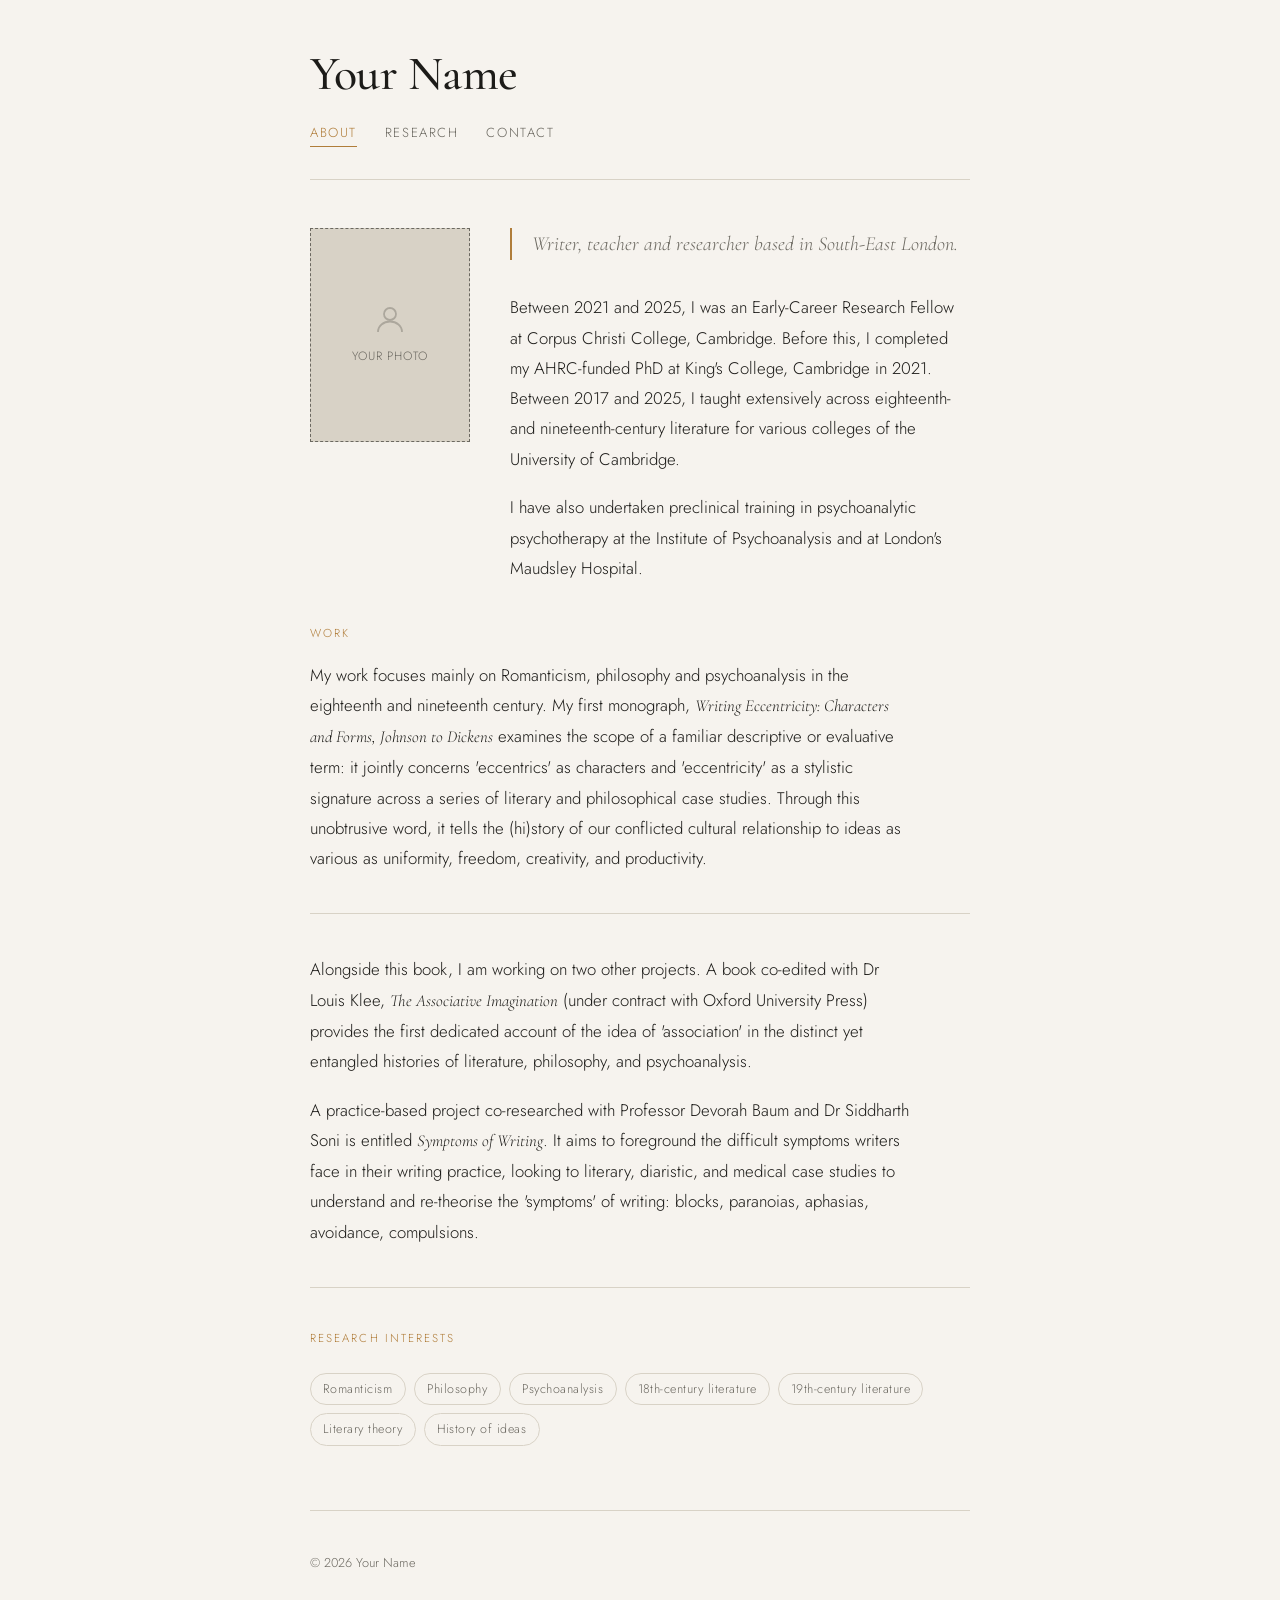
==== about.html @ 5cacd825 "Rename index.html to about.html" ====
<!DOCTYPE html>
<html lang="en">
<head>
  <meta charset="UTF-8" />
  <meta name="viewport" content="width=device-width, initial-scale=1.0" />

  <!-- ═══════════════════════════════════════════════════════
       ✏️  SEO: Edit the title and description below.
       The description is what appears in Google search results.
       ═══════════════════════════════════════════════════════ -->
  <title>Your Name — Writer & Researcher</title>
  <meta name="description" content="Writer, teacher and researcher based in South-East London. Working on Romanticism, philosophy and psychoanalysis." />

  <!-- Fonts: Cormorant Garamond (headings) + Jost (body).
       To try different fonts, visit fonts.google.com, pick a pair,
       and replace the link href AND the font names in style.css -->
  <link rel="preconnect" href="https://fonts.googleapis.com" />
  <link rel="preconnect" href="https://fonts.gstatic.com" crossorigin />
  <link href="https://fonts.googleapis.com/css2?family=Cormorant+Garamond:ital,wght@0,400;0,500;1,400&family=Jost:wght@300;400;500&display=swap" rel="stylesheet" />

  <link rel="stylesheet" href="style.css" />

  <!-- ── About-page-only styles ──────────────────────────── -->
  <style>
    /* Photo + bio layout */
    .about-grid {
      display: grid;
      grid-template-columns: 160px 1fr;
      gap: 2.5rem;
      align-items: start;
      margin-bottom: 2.5rem;
    }

    /* ═══════════════════════════════════════════════════════
       PHOTO
       ─────────────────────────────────────────────────────
       ✏️  TO ADD YOUR REAL PHOTO:
         1. Save your photo in the same folder as this file.
         2. Name it  photo.jpg  (or .png — just match the
            extension in the src="" attribute below).
         3. Delete the placeholder <div> and uncomment the
            <img> tag. Done!
       ═══════════════════════════════════════════════════════ */
    .photo-wrap {
      width: 160px;
      aspect-ratio: 3 / 4;
    }

    /* Placeholder shown until you add a real photo */
    .photo-placeholder {
      width: 100%;
      height: 100%;
      background: var(--light);
      display: flex;
      flex-direction: column;
      align-items: center;
      justify-content: center;
      gap: 0.5rem;
      color: var(--mid);
      font-size: 0.75rem;
      letter-spacing: 0.08em;
      text-transform: uppercase;
      border: 1px dashed var(--mid);
    }

    .photo-placeholder svg { opacity: 0.4; }

    /* Real photo styling (uncomment <img> below to use) */
    .photo-real {
      width: 100%;
      height: 100%;
      object-fit: cover;
      object-position: center top;
      display: block;
    }

    /* Italic intro pull-quote */
    .intro-quote {
      font-family: var(--serif);
      font-size: 1.25rem;
      font-style: italic;
      line-height: 1.6;
      color: var(--mid);
      border-left: 2px solid var(--accent);
      padding-left: 1.25rem;
      margin-bottom: 2rem;
      max-width: 52ch;
    }

    /* Keywords / interest tags */
    .tags {
      display: flex;
      flex-wrap: wrap;
      gap: 0.5rem;
      margin-top: 1.5rem;
    }

    .tag {
      font-size: 0.78rem;
      padding: 0.25rem 0.75rem;
      border: 1px solid var(--light);
      border-radius: 2rem;
      color: var(--mid);
      letter-spacing: 0.04em;
    }

    @media (max-width: 520px) {
      .about-grid {
        grid-template-columns: 1fr;
      }
      .photo-wrap {
        width: 120px;
        aspect-ratio: 1;
      }
    }
  </style>
</head>
<body>
<div class="page">

  <!-- ══ SITE HEADER — same on every page ═══════════════════ -->
  <header class="site-header">
    <!-- ✏️  CHANGE: Replace with your name -->
    <a class="site-name" href="about.html">Your Name</a>
    <nav>
      <a href="about.html"   class="active">About</a>
      <a href="research.html">Research</a>
      <a href="contact.html">Contact</a>
    </nav>
  </header>
  <!-- ════════════════════════════════════════════════════════ -->


  <main>

    <!-- ── PHOTO + INTRO BIO ──────────────────────────────── -->
    <div class="about-grid">

      <div class="photo-wrap">

        <!-- ✏️  PLACEHOLDER — delete this <div> when you have a real photo -->
        <div class="photo-placeholder">
          <svg width="36" height="36" viewBox="0 0 24 24" fill="none" stroke="currentColor" stroke-width="1.2">
            <circle cx="12" cy="8" r="4"/>
            <path d="M4 20c0-4 3.6-7 8-7s8 3 8 7"/>
          </svg>
          Your photo
        </div>

        <!-- ✏️  REAL PHOTO — uncomment these lines when ready:
        <img
          class="photo-real"
          src="photo.jpg"
          alt="Portrait of Your Name"
        />
        -->

      </div>

      <div>
        <!-- ✏️  CHANGE: Edit this one-line description of yourself -->
        <p class="intro-quote">
          Writer, teacher and researcher based in South-East London.
        </p>

        <!-- ✏️  CHANGE: Edit your bio paragraphs here.
             Use <em>Title</em> for italicised book/journal titles.
             Use <a href="URL">linked text</a> to add hyperlinks. -->
        <p>
          Between 2021 and 2025, I was an Early-Career Research Fellow at
          Corpus Christi College, Cambridge. Before this, I completed my
          AHRC-funded PhD at King's College, Cambridge in 2021. Between 2017
          and 2025, I taught extensively across eighteenth- and
          nineteenth-century literature for various colleges of the University
          of Cambridge.
        </p>
        <p>
          I have also undertaken preclinical training in psychoanalytic
          psychotherapy at the Institute of Psychoanalysis and at London's
          Maudsley Hospital.
        </p>
      </div>
    </div>

    <!-- ── EXTENDED BIO ────────────────────────────────────── -->
    <span class="label">Work</span>

    <!-- ✏️  CHANGE: Edit this paragraph about your main book / project -->
    <p>
      My work focuses mainly on Romanticism, philosophy and psychoanalysis in
      the eighteenth and nineteenth century. My first monograph,
      <em>Writing Eccentricity: Characters and Forms, Johnson to Dickens</em>
      examines the scope of a familiar descriptive or evaluative term: it
      jointly concerns 'eccentrics' as characters and 'eccentricity' as a
      stylistic signature across a series of literary and philosophical case
      studies. Through this unobtrusive word, it tells the (hi)story of our
      conflicted cultural relationship to ideas as various as uniformity,
      freedom, creativity, and productivity.
    </p>

    <hr class="divider" />

    <!-- ✏️  CHANGE: Edit this paragraph about your other projects -->
    <p>
      Alongside this book, I am working on two other projects. A book
      co-edited with Dr Louis Klee, <em>The Associative Imagination</em>
      (under contract with Oxford University Press) provides the first
      dedicated account of the idea of 'association' in the distinct yet
      entangled histories of literature, philosophy, and psychoanalysis.
    </p>
    <p>
      A practice-based project co-researched with Professor Devorah Baum and
      Dr Siddharth Soni is entitled <em>Symptoms of Writing</em>. It aims to
      foreground the difficult symptoms writers face in their writing practice,
      looking to literary, diaristic, and medical case studies to understand
      and re-theorise the 'symptoms' of writing: blocks, paranoias, aphasias,
      avoidance, compulsions.
    </p>

    <hr class="divider" />

    <!-- ── RESEARCH INTEREST TAGS ──────────────────────────
         ✏️  CHANGE: Add, remove, or rename these tags to reflect
         your own research interests. Useful for searchability. -->
    <span class="label">Research interests</span>
    <div class="tags">
      <span class="tag">Romanticism</span>
      <span class="tag">Philosophy</span>
      <span class="tag">Psychoanalysis</span>
      <span class="tag">18th-century literature</span>
      <span class="tag">19th-century literature</span>
      <span class="tag">Literary theory</span>
      <span class="tag">History of ideas</span>
    </div>

  </main>

  <!-- ══ FOOTER — same on every page ════════════════════════ -->
  <footer class="site-footer">
    <!-- ✏️  CHANGE: Replace with your name -->
    &copy; <span id="yr"></span> Your Name
  </footer>

</div>
<script>document.getElementById('yr').textContent = new Date().getFullYear();</script>
</body>
</html>
---- style.css ----
/* ═══════════════════════════════════════════════════════════════
   SHARED STYLES  —  used by about.html, research.html, contact.html
   ───────────────────────────────────────────────────────────────
   HOW TO CUSTOMISE:
   • Colours  → edit the variables in :root below
   • Fonts    → replace the Google Fonts link in each HTML file
                and update --serif / --sans here
   • Spacing  → adjust --max (page width) and padding values
   ═══════════════════════════════════════════════════════════════ */

/* ── COLOUR & FONT VARIABLES ──────────────────────────────────
   Change these to restyle the whole site at once.

   Suggested accent swaps:
     Slate blue  →  #4a6080
     Forest      →  #3d5a3e
     Burgundy    →  #6d2b3d
     Warm ochre  →  #b07d3a  (current)
   ─────────────────────────────────────────────────────────── */
:root {
  --ink:     #1c1b18;       /* main text colour                */
  --mid:     #6b6860;       /* secondary / meta text           */
  --light:   #d8d2c6;       /* rule / border colour            */
  --paper:   #f6f3ee;       /* page background                 */
  --accent:  #b07d3a;       /* ✏️  CHANGE: your accent colour  */
  --max:     660px;          /* max content width               */
  --serif:   'Cormorant Garamond', Georgia, serif;
  --sans:    'Jost', system-ui, sans-serif;
}

/* ── RESET ────────────────────────────────────────────────── */
*, *::before, *::after { box-sizing: border-box; margin: 0; padding: 0; }
html { scroll-behavior: smooth; }

body {
  background: var(--paper);
  color: var(--ink);
  font-family: var(--sans);
  font-size: 1rem;
  font-weight: 300;
  line-height: 1.8;
  padding: 0 1.5rem;
}

/* ── PAGE WRAPPER ─────────────────────────────────────────── */
.page {
  max-width: var(--max);
  margin: 0 auto;
}

/* ── SITE HEADER (top of every page) ─────────────────────── */
.site-header {
  padding: 3rem 0 2rem;
  display: flex;
  flex-direction: column;
  gap: 1.25rem;
  border-bottom: 1px solid var(--light);
  margin-bottom: 3rem;
}

.site-name {
  font-family: var(--serif);
  font-size: clamp(2rem, 5.5vw, 3rem);
  font-weight: 500;
  letter-spacing: -0.01em;
  line-height: 1.1;
  text-decoration: none;
  color: var(--ink);
}

.site-name:hover { color: var(--accent); }

/* ── NAVIGATION ───────────────────────────────────────────── */
nav {
  display: flex;
  gap: 1.75rem;
  flex-wrap: wrap;
}

nav a {
  font-size: 0.82rem;
  letter-spacing: 0.12em;
  text-transform: uppercase;
  color: var(--mid);
  text-decoration: none;
  padding-bottom: 2px;
  border-bottom: 1px solid transparent;
  transition: color 0.2s, border-color 0.2s;
}

nav a:hover,
nav a.active {
  color: var(--accent);
  border-color: var(--accent);
}

/* ── PAGE TITLE (h1 on each page) ────────────────────────── */
.page-title {
  font-family: var(--serif);
  font-size: clamp(1.4rem, 3.5vw, 1.8rem);
  font-weight: 400;
  color: var(--mid);
  letter-spacing: 0.04em;
  margin-bottom: 2rem;
}

/* ── BODY TEXT ────────────────────────────────────────────── */
p {
  font-size: 1.05rem;
  margin-bottom: 1.1em;
  max-width: 60ch;
}

p:last-child { margin-bottom: 0; }

em { font-family: var(--serif); font-style: italic; }

a {
  color: var(--ink);
  text-decoration-color: var(--accent);
  text-underline-offset: 3px;
}

a:hover { color: var(--accent); }

/* ── SECTION LABEL (small caps above sections) ───────────── */
.label {
  font-size: 0.72rem;
  letter-spacing: 0.18em;
  text-transform: uppercase;
  color: var(--accent);
  margin-bottom: 1rem;
  display: block;
}

/* ── DIVIDER ──────────────────────────────────────────────── */
.divider {
  border: none;
  border-top: 1px solid var(--light);
  margin: 2.5rem 0;
}

/* ── FOOTER ───────────────────────────────────────────────── */
.site-footer {
  padding: 2.5rem 0;
  margin-top: 4rem;
  border-top: 1px solid var(--light);
  font-size: 0.8rem;
  color: var(--mid);
}

/* ── PAGE FADE-IN ─────────────────────────────────────────── */
@keyframes fadeUp {
  from { opacity: 0; transform: translateY(10px); }
  to   { opacity: 1; transform: translateY(0); }
}

.page { animation: fadeUp 0.5s ease both; }

/* ── MOBILE ───────────────────────────────────────────────── */
@media (max-width: 480px) {
  body { padding: 0 1.1rem; }
  .site-header { padding-top: 2rem; }
}
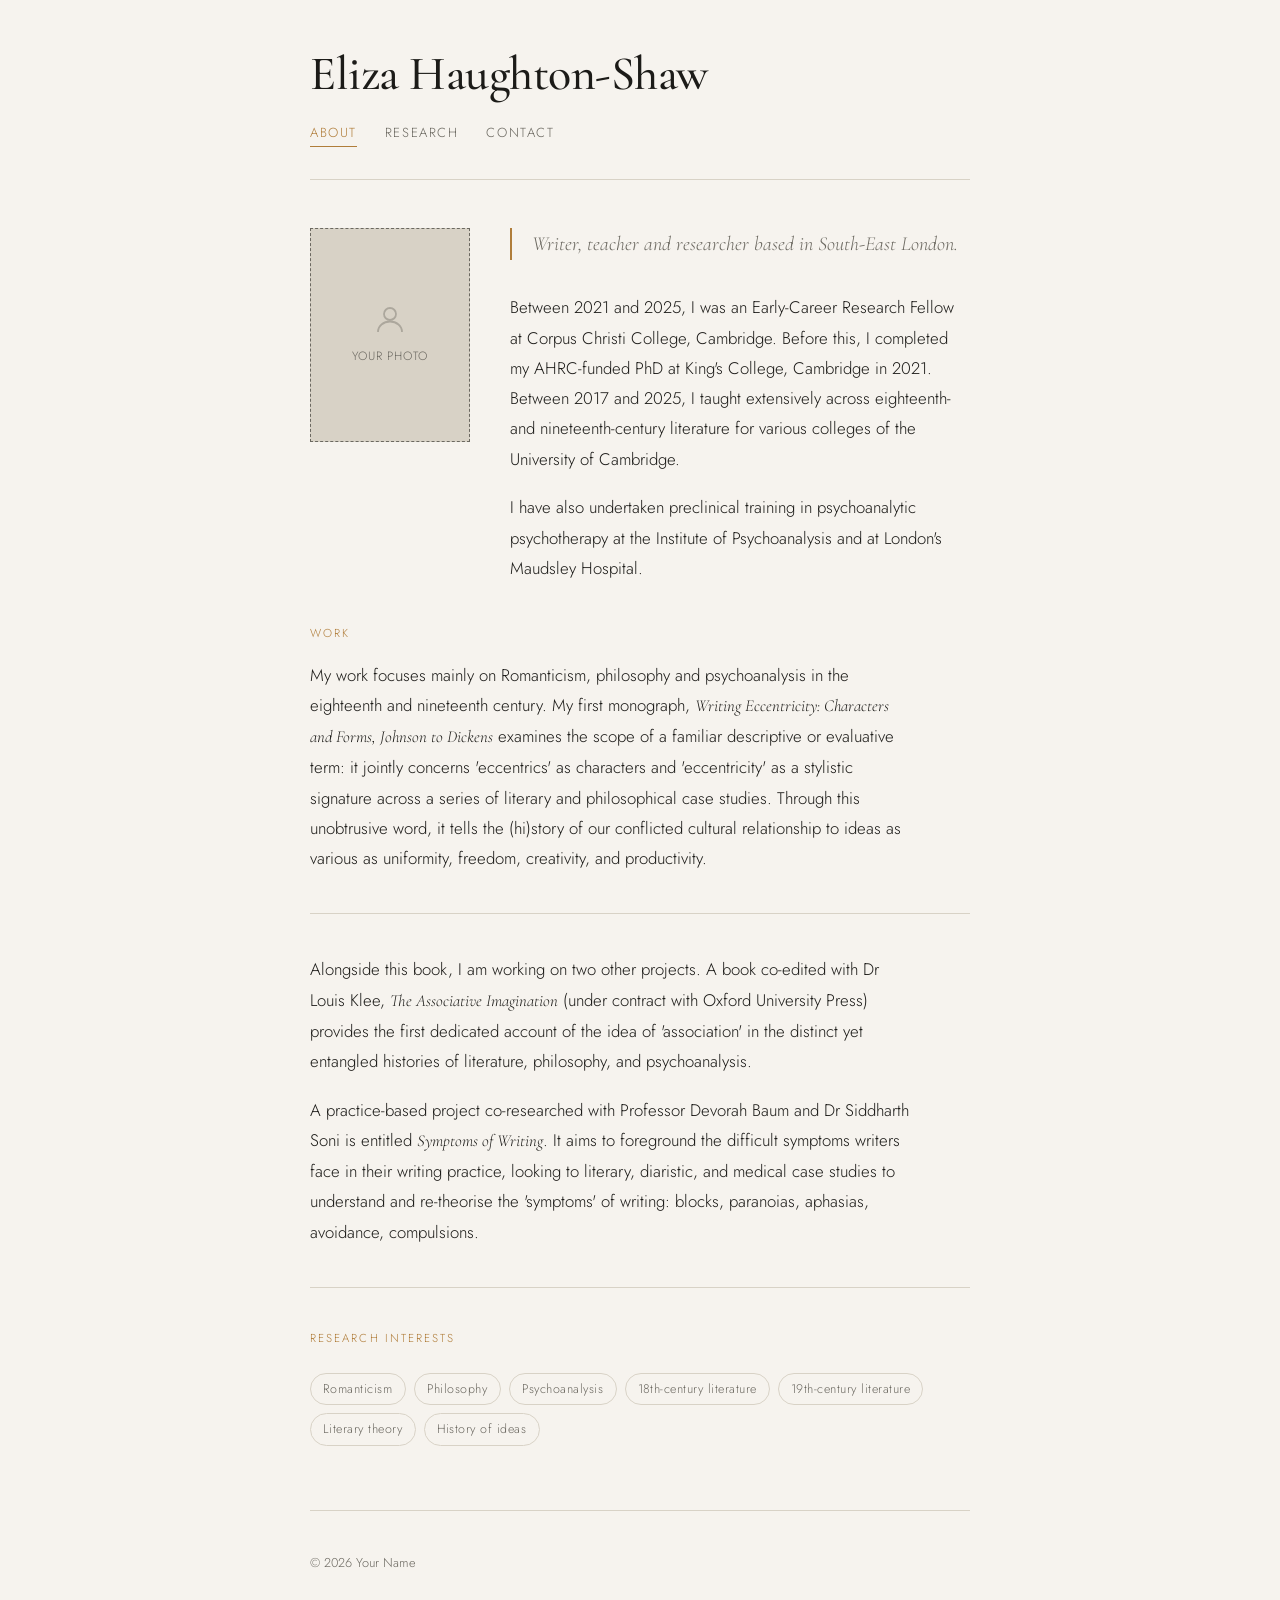
==== commit 8bfa4c51: "Update about.html" ====
--- a/about.html
+++ b/about.html
@@ -8,7 +8,7 @@
        ✏️  SEO: Edit the title and description below.
        The description is what appears in Google search results.
        ═══════════════════════════════════════════════════════ -->
-  <title>Your Name — Writer & Researcher</title>
+  <title>Eliza Haughton-Shaw — Writer & Researcher</title>
   <meta name="description" content="Writer, teacher and researcher based in South-East London. Working on Romanticism, philosophy and psychoanalysis." />
 
   <!-- Fonts: Cormorant Garamond (headings) + Jost (body).
@@ -121,7 +121,7 @@
   <!-- ══ SITE HEADER — same on every page ═══════════════════ -->
   <header class="site-header">
     <!-- ✏️  CHANGE: Replace with your name -->
-    <a class="site-name" href="about.html">Your Name</a>
+    <a class="site-name" href="about.html">Eliza Haughton-Shaw</a>
     <nav>
       <a href="about.html"   class="active">About</a>
       <a href="research.html">Research</a>
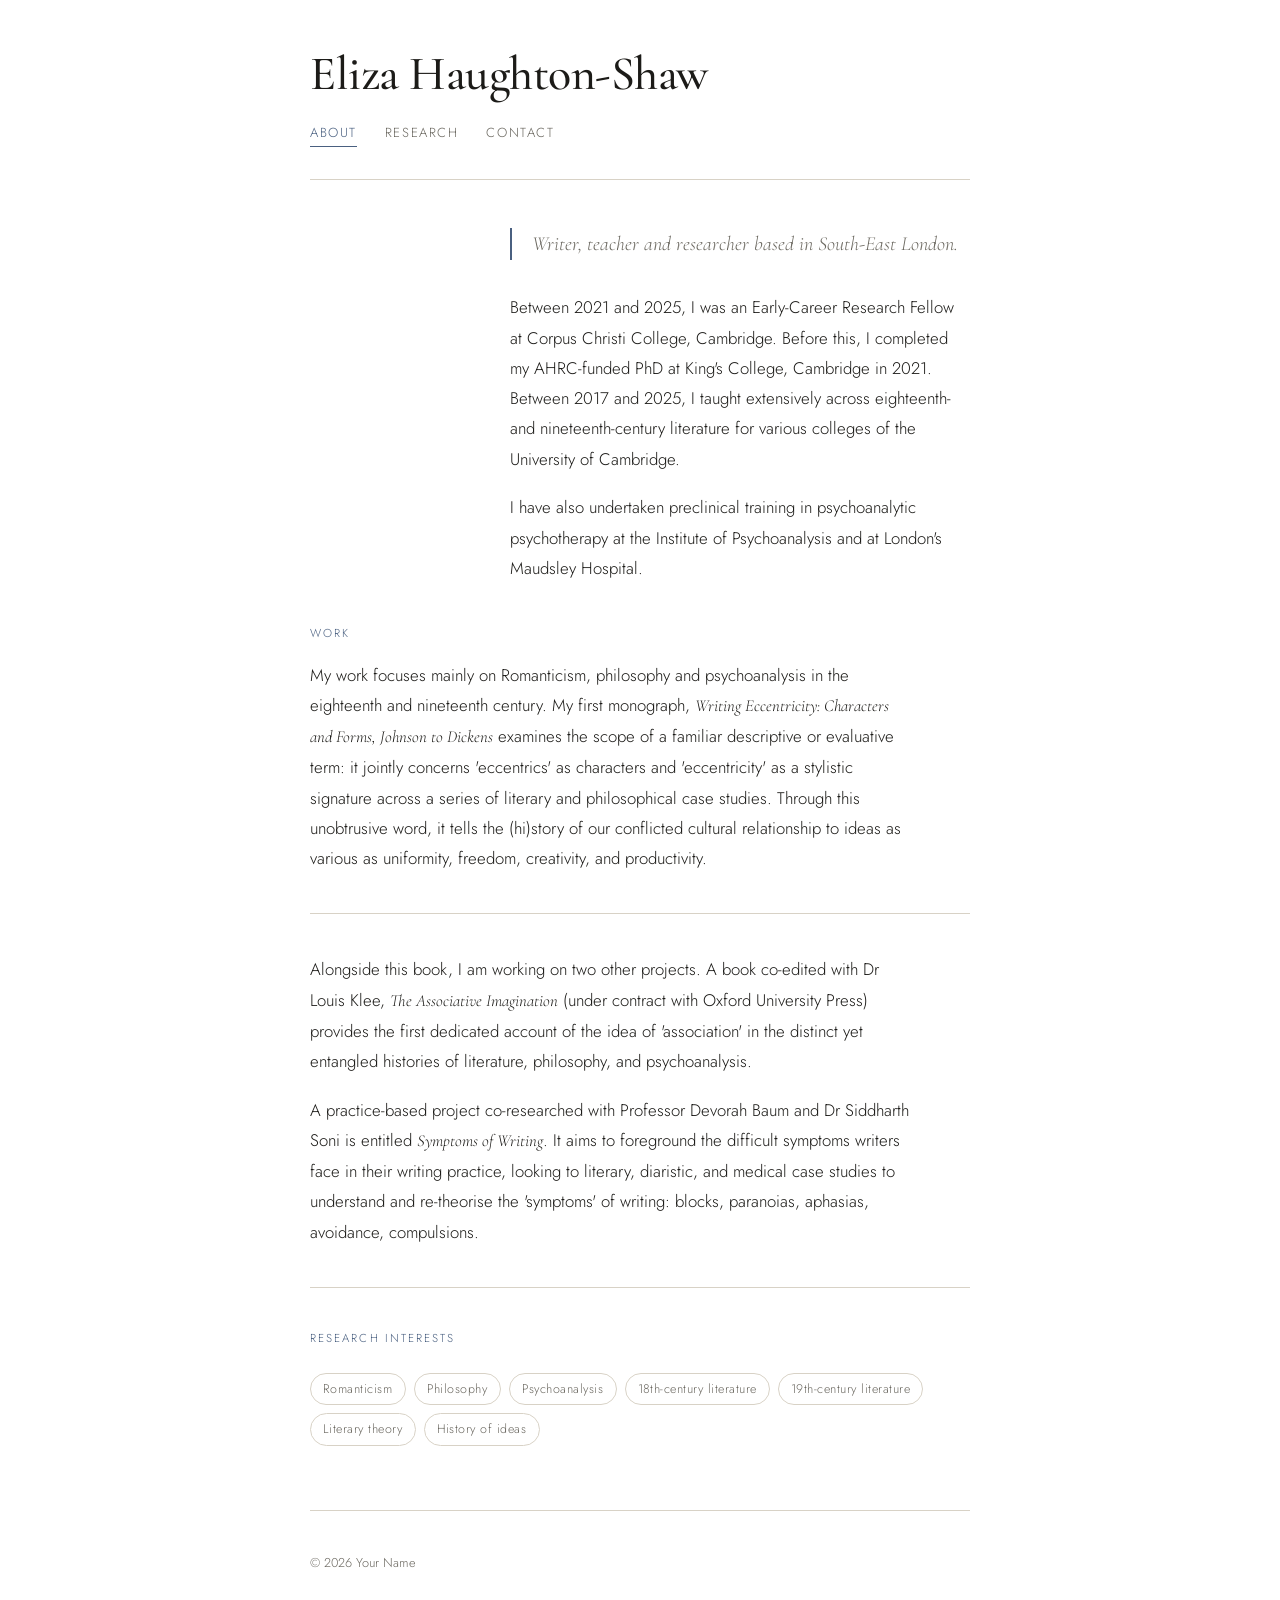
==== commit 77b2928a: "Update about.html" ====
--- a/about.html
+++ b/about.html
@@ -8,7 +8,7 @@
        ✏️  SEO: Edit the title and description below.
        The description is what appears in Google search results.
        ═══════════════════════════════════════════════════════ -->
-  <title>Eliza Haughton-Shaw — Writer & Researcher</title>
+  <title>"Eliza Haughton-Shaw — Writer & Researcher"</title>
   <meta name="description" content="Writer, teacher and researcher based in South-East London. Working on Romanticism, philosophy and psychoanalysis." />
 
   <!-- Fonts: Cormorant Garamond (headings) + Jost (body).
@@ -138,14 +138,6 @@
 
       <div class="photo-wrap">
 
-        <!-- ✏️  PLACEHOLDER — delete this <div> when you have a real photo -->
-        <div class="photo-placeholder">
-          <svg width="36" height="36" viewBox="0 0 24 24" fill="none" stroke="currentColor" stroke-width="1.2">
-            <circle cx="12" cy="8" r="4"/>
-            <path d="M4 20c0-4 3.6-7 8-7s8 3 8 7"/>
-          </svg>
-          Your photo
-        </div>
 
         <!-- ✏️  REAL PHOTO — uncomment these lines when ready:
         <img
--- a/style.css
+++ b/style.css
@@ -21,8 +21,8 @@
   --ink:     #1c1b18;       /* main text colour                */
   --mid:     #6b6860;       /* secondary / meta text           */
   --light:   #d8d2c6;       /* rule / border colour            */
-  --paper:   #f6f3ee;       /* page background                 */
-  --accent:  #b07d3a;       /* ✏️  CHANGE: your accent colour  */
+  --paper:   #ffffff;       /* page background                 */
+  --accent:  #4a6080;       /* ✏️  CHANGE: your accent colour  */
   --max:     660px;          /* max content width               */
   --serif:   'Cormorant Garamond', Georgia, serif;
   --sans:    'Jost', system-ui, sans-serif;
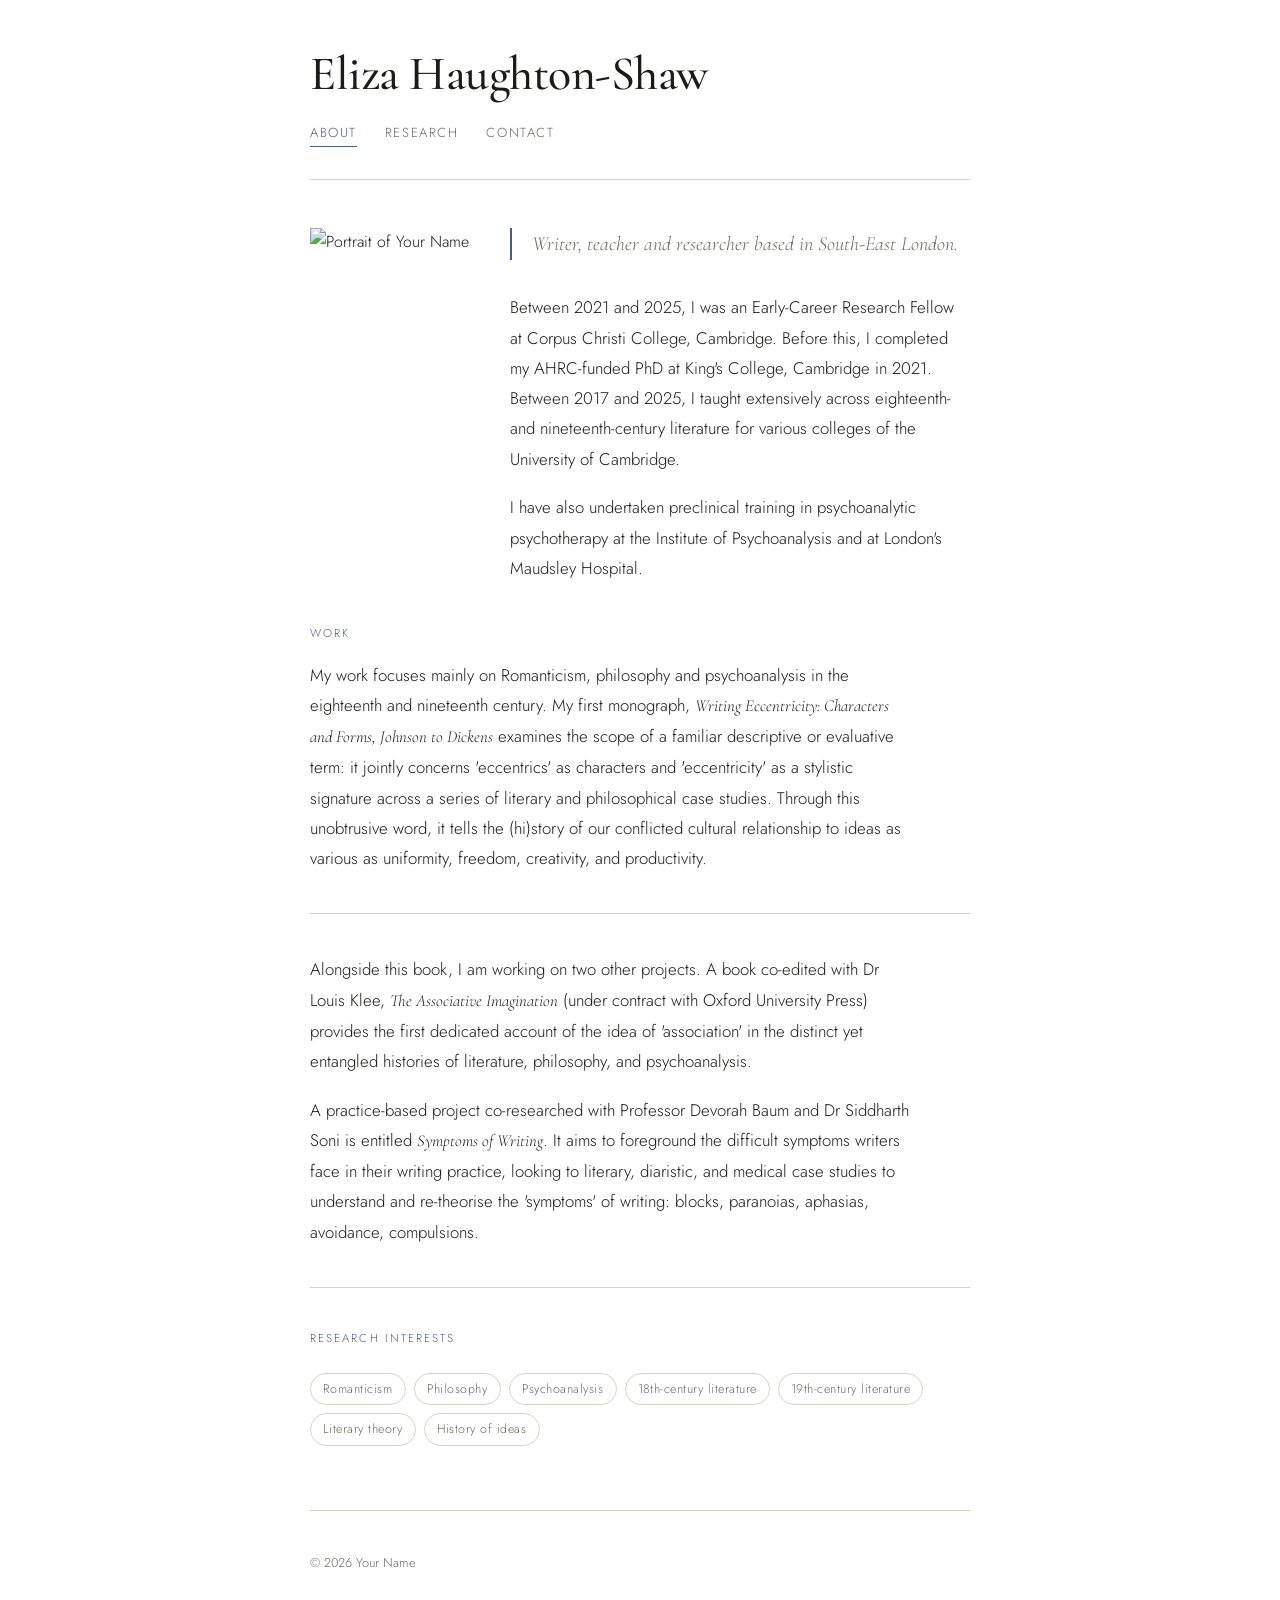
==== commit 35030e92: "Update about.html" ====
--- a/about.html
+++ b/about.html
@@ -139,13 +139,13 @@
       <div class="photo-wrap">
 
 
-        <!-- ✏️  REAL PHOTO — uncomment these lines when ready:
+
         <img
           class="photo-real"
           src="photo.jpg"
           alt="Portrait of Your Name"
         />
-        -->
+      
 
       </div>
 
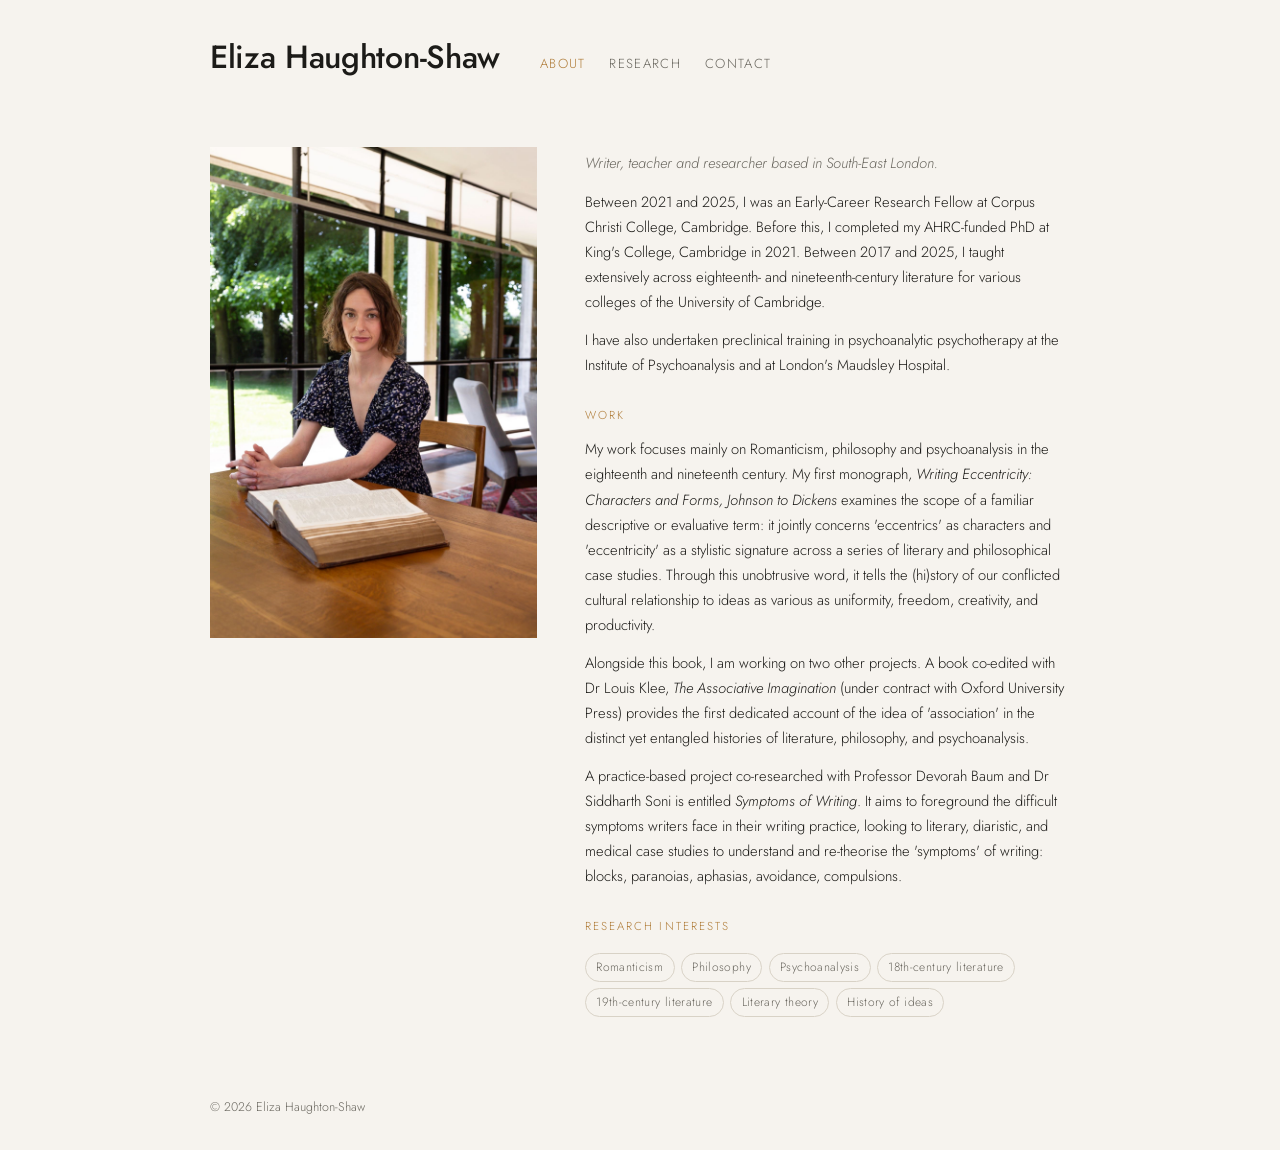
==== commit 964afe5c: "Add files via upload" ====
--- a/about.html
+++ b/about.html
@@ -3,114 +3,67 @@
 <head>
   <meta charset="UTF-8" />
   <meta name="viewport" content="width=device-width, initial-scale=1.0" />
-
-  <!-- ═══════════════════════════════════════════════════════
-       ✏️  SEO: Edit the title and description below.
-       The description is what appears in Google search results.
-       ═══════════════════════════════════════════════════════ -->
-  <title>"Eliza Haughton-Shaw — Writer & Researcher"</title>
+  <title>Eliza Haughton-Shaw — Writer & Researcher</title>
   <meta name="description" content="Writer, teacher and researcher based in South-East London. Working on Romanticism, philosophy and psychoanalysis." />
 
-  <!-- Fonts: Cormorant Garamond (headings) + Jost (body).
-       To try different fonts, visit fonts.google.com, pick a pair,
-       and replace the link href AND the font names in style.css -->
   <link rel="preconnect" href="https://fonts.googleapis.com" />
   <link rel="preconnect" href="https://fonts.gstatic.com" crossorigin />
-  <link href="https://fonts.googleapis.com/css2?family=Cormorant+Garamond:ital,wght@0,400;0,500;1,400&family=Jost:wght@300;400;500&display=swap" rel="stylesheet" />
+  <link href="https://fonts.googleapis.com/css2?family=Jost:wght@300;400;500&display=swap" rel="stylesheet" />
 
   <link rel="stylesheet" href="style.css" />
 
-  <!-- ── About-page-only styles ──────────────────────────── -->
   <style>
-    /* Photo + bio layout */
-    .about-grid {
+    /* ── ABOUT PAGE LAYOUT ────────────────────────────────────
+       Full-height photo on the left, all text content on the right.
+       The photo column is 38% of the page width.
+       ✏️  To adjust the photo width, change the 38% below.     */
+    .about-layout {
       display: grid;
-      grid-template-columns: 160px 1fr;
-      gap: 2.5rem;
+      grid-template-columns: 38% 1fr;
+      gap: 0 3rem;
       align-items: start;
-      margin-bottom: 2.5rem;
     }
 
-    /* ═══════════════════════════════════════════════════════
-       PHOTO
-       ─────────────────────────────────────────────────────
-       ✏️  TO ADD YOUR REAL PHOTO:
-         1. Save your photo in the same folder as this file.
-         2. Name it  photo.jpg  (or .png — just match the
-            extension in the src="" attribute below).
-         3. Delete the placeholder <div> and uncomment the
-            <img> tag. Done!
-       ═══════════════════════════════════════════════════════ */
-    .photo-wrap {
-      width: 160px;
-      aspect-ratio: 3 / 4;
+    /* Photo fills its column fully */
+    .photo-col img {
+      width: 100%;
+      height: auto;
+      display: block;
+      object-fit: cover;
+      object-position: center top;
     }
 
-    /* Placeholder shown until you add a real photo */
-    .photo-placeholder {
-      width: 100%;
-      height: 100%;
-      background: var(--light);
-      display: flex;
-      flex-direction: column;
-      align-items: center;
-      justify-content: center;
-      gap: 0.5rem;
-      color: var(--mid);
-      font-size: 0.75rem;
-      letter-spacing: 0.08em;
-      text-transform: uppercase;
-      border: 1px dashed var(--mid);
+    /* Text column: name/nav already in header above,
+       this holds bio and work sections */
+    .text-col {
+      padding-top: 0.25rem;
     }
 
-    .photo-placeholder svg { opacity: 0.4; }
-
-    /* Real photo styling (uncomment <img> below to use) */
-    .photo-real {
-      width: 100%;
-      height: 100%;
-      object-fit: cover;
-      object-position: center top;
-      display: block;
+    .intro-line {
+      font-size: 0.92rem;
+      color: var(--mid);
+      margin-bottom: 1.25rem;
+      font-style: italic;
+      font-family: var(--sans);
     }
 
-    /* Italic intro pull-quote */
-    .intro-quote {
-      font-family: var(--serif);
-      font-size: 1.25rem;
-      font-style: italic;
-      line-height: 1.6;
-      color: var(--mid);
-      border-left: 2px solid var(--accent);
-      padding-left: 1.25rem;
-      margin-bottom: 2rem;
-      max-width: 52ch;
-    }
+    /* Space between bio sections */
+    .text-col p { margin-bottom: 0.9em; }
 
-    /* Keywords / interest tags */
-    .tags {
-      display: flex;
-      flex-wrap: wrap;
-      gap: 0.5rem;
-      margin-top: 1.5rem;
-    }
+    .text-col .label { margin-top: 1.75rem; }
 
-    .tag {
-      font-size: 0.78rem;
-      padding: 0.25rem 0.75rem;
-      border: 1px solid var(--light);
-      border-radius: 2rem;
-      color: var(--mid);
-      letter-spacing: 0.04em;
-    }
+    /* Tags sit at the bottom — moved here from about page */
+    .tags-section { margin-top: 1.75rem; }
 
-    @media (max-width: 520px) {
-      .about-grid {
+    @media (max-width: 640px) {
+      .about-layout {
         grid-template-columns: 1fr;
       }
-      .photo-wrap {
-        width: 120px;
-        aspect-ratio: 1;
+      .photo-col img {
+        max-height: 55vw;
+        object-fit: cover;
+        object-position: top;
+        margin-bottom: 1.5rem;
       }
     }
   </style>
@@ -118,46 +71,35 @@
 <body>
 <div class="page">
 
-  <!-- ══ SITE HEADER — same on every page ═══════════════════ -->
   <header class="site-header">
-    <!-- ✏️  CHANGE: Replace with your name -->
     <a class="site-name" href="about.html">Eliza Haughton-Shaw</a>
     <nav>
-      <a href="about.html"   class="active">About</a>
+      <a href="about.html" class="active">About</a>
       <a href="research.html">Research</a>
       <a href="contact.html">Contact</a>
     </nav>
   </header>
-  <!-- ════════════════════════════════════════════════════════ -->
-
 
   <main>
+    <div class="about-layout">
 
-    <!-- ── PHOTO + INTRO BIO ──────────────────────────────── -->
-    <div class="about-grid">
-
-      <div class="photo-wrap">
-
-
-
+      <!-- ── LEFT: PHOTO ──────────────────────────────────────
+           ✏️  photo.jpg should be in the same folder as this file.
+           Change src="photo.jpg" if you rename the file.         -->
+      <div class="photo-col">
         <img
-          class="photo-real"
           src="photo.jpg"
-          alt="Portrait of Your Name"
+          alt="Portrait of Eliza Haughton-Shaw"
         />
-      
-
       </div>
 
-      <div>
-        <!-- ✏️  CHANGE: Edit this one-line description of yourself -->
-        <p class="intro-quote">
-          Writer, teacher and researcher based in South-East London.
-        </p>
+      <!-- ── RIGHT: ALL TEXT ──────────────────────────────── -->
+      <div class="text-col">
 
-        <!-- ✏️  CHANGE: Edit your bio paragraphs here.
-             Use <em>Title</em> for italicised book/journal titles.
-             Use <a href="URL">linked text</a> to add hyperlinks. -->
+        <!-- ✏️  CHANGE: one-line description -->
+        <p class="intro-line">Writer, teacher and researcher based in South-East London.</p>
+
+        <!-- ✏️  CHANGE: bio paragraphs. Use <em>Title</em> for italics. -->
         <p>
           Between 2021 and 2025, I was an Early-Career Research Fellow at
           Corpus Christi College, Cambridge. Before this, I completed my
@@ -171,66 +113,60 @@
           psychotherapy at the Institute of Psychoanalysis and at London's
           Maudsley Hospital.
         </p>
+
+        <span class="label">Work</span>
+
+        <!-- ✏️  CHANGE: main book / project paragraph -->
+        <p>
+          My work focuses mainly on Romanticism, philosophy and psychoanalysis in
+          the eighteenth and nineteenth century. My first monograph,
+          <em>Writing Eccentricity: Characters and Forms, Johnson to Dickens</em>
+          examines the scope of a familiar descriptive or evaluative term: it
+          jointly concerns 'eccentrics' as characters and 'eccentricity' as a
+          stylistic signature across a series of literary and philosophical case
+          studies. Through this unobtrusive word, it tells the (hi)story of our
+          conflicted cultural relationship to ideas as various as uniformity,
+          freedom, creativity, and productivity.
+        </p>
+
+        <!-- ✏️  CHANGE: other projects paragraph -->
+        <p>
+          Alongside this book, I am working on two other projects. A book
+          co-edited with Dr Louis Klee, <em>The Associative Imagination</em>
+          (under contract with Oxford University Press) provides the first
+          dedicated account of the idea of 'association' in the distinct yet
+          entangled histories of literature, philosophy, and psychoanalysis.
+        </p>
+        <p>
+          A practice-based project co-researched with Professor Devorah Baum and
+          Dr Siddharth Soni is entitled <em>Symptoms of Writing</em>. It aims to
+          foreground the difficult symptoms writers face in their writing practice,
+          looking to literary, diaristic, and medical case studies to understand
+          and re-theorise the 'symptoms' of writing: blocks, paranoias, aphasias,
+          avoidance, compulsions.
+        </p>
+
+        <!-- ── RESEARCH INTEREST TAGS ────────────────────────
+             ✏️  Add, remove, or rename tags freely.            -->
+        <div class="tags-section">
+          <span class="label">Research interests</span>
+          <div class="tags">
+            <span class="tag">Romanticism</span>
+            <span class="tag">Philosophy</span>
+            <span class="tag">Psychoanalysis</span>
+            <span class="tag">18th-century literature</span>
+            <span class="tag">19th-century literature</span>
+            <span class="tag">Literary theory</span>
+            <span class="tag">History of ideas</span>
+          </div>
+        </div>
+
       </div>
     </div>
-
-    <!-- ── EXTENDED BIO ────────────────────────────────────── -->
-    <span class="label">Work</span>
-
-    <!-- ✏️  CHANGE: Edit this paragraph about your main book / project -->
-    <p>
-      My work focuses mainly on Romanticism, philosophy and psychoanalysis in
-      the eighteenth and nineteenth century. My first monograph,
-      <em>Writing Eccentricity: Characters and Forms, Johnson to Dickens</em>
-      examines the scope of a familiar descriptive or evaluative term: it
-      jointly concerns 'eccentrics' as characters and 'eccentricity' as a
-      stylistic signature across a series of literary and philosophical case
-      studies. Through this unobtrusive word, it tells the (hi)story of our
-      conflicted cultural relationship to ideas as various as uniformity,
-      freedom, creativity, and productivity.
-    </p>
-
-    <hr class="divider" />
-
-    <!-- ✏️  CHANGE: Edit this paragraph about your other projects -->
-    <p>
-      Alongside this book, I am working on two other projects. A book
-      co-edited with Dr Louis Klee, <em>The Associative Imagination</em>
-      (under contract with Oxford University Press) provides the first
-      dedicated account of the idea of 'association' in the distinct yet
-      entangled histories of literature, philosophy, and psychoanalysis.
-    </p>
-    <p>
-      A practice-based project co-researched with Professor Devorah Baum and
-      Dr Siddharth Soni is entitled <em>Symptoms of Writing</em>. It aims to
-      foreground the difficult symptoms writers face in their writing practice,
-      looking to literary, diaristic, and medical case studies to understand
-      and re-theorise the 'symptoms' of writing: blocks, paranoias, aphasias,
-      avoidance, compulsions.
-    </p>
-
-    <hr class="divider" />
-
-    <!-- ── RESEARCH INTEREST TAGS ──────────────────────────
-         ✏️  CHANGE: Add, remove, or rename these tags to reflect
-         your own research interests. Useful for searchability. -->
-    <span class="label">Research interests</span>
-    <div class="tags">
-      <span class="tag">Romanticism</span>
-      <span class="tag">Philosophy</span>
-      <span class="tag">Psychoanalysis</span>
-      <span class="tag">18th-century literature</span>
-      <span class="tag">19th-century literature</span>
-      <span class="tag">Literary theory</span>
-      <span class="tag">History of ideas</span>
-    </div>
-
   </main>
 
-  <!-- ══ FOOTER — same on every page ════════════════════════ -->
   <footer class="site-footer">
-    <!-- ✏️  CHANGE: Replace with your name -->
-    &copy; <span id="yr"></span> Your Name
+    &copy; <span id="yr"></span> Eliza Haughton-Shaw
   </footer>
 
 </div>
--- a/style.css
+++ b/style.css
@@ -1,16 +1,14 @@
 /* ═══════════════════════════════════════════════════════════════
-   SHARED STYLES  —  used by about.html, research.html, contact.html
+   SHARED STYLES — eliza haughton-shaw website
    ───────────────────────────────────────────────────────────────
    HOW TO CUSTOMISE:
    • Colours  → edit the variables in :root below
    • Fonts    → replace the Google Fonts link in each HTML file
-                and update --serif / --sans here
-   • Spacing  → adjust --max (page width) and padding values
+                and update --sans here
+   • Width    → adjust --max (page width)
    ═══════════════════════════════════════════════════════════════ */
 
 /* ── COLOUR & FONT VARIABLES ──────────────────────────────────
-   Change these to restyle the whole site at once.
-
    Suggested accent swaps:
      Slate blue  →  #4a6080
      Forest      →  #3d5a3e
@@ -18,13 +16,12 @@
      Warm ochre  →  #b07d3a  (current)
    ─────────────────────────────────────────────────────────── */
 :root {
-  --ink:     #1c1b18;       /* main text colour                */
-  --mid:     #6b6860;       /* secondary / meta text           */
-  --light:   #d8d2c6;       /* rule / border colour            */
-  --paper:   #ffffff;       /* page background                 */
-  --accent:  #4a6080;       /* ✏️  CHANGE: your accent colour  */
-  --max:     660px;          /* max content width               */
-  --serif:   'Cormorant Garamond', Georgia, serif;
+  --ink:     #1c1b18;
+  --mid:     #6b6860;
+  --light:   #d8d2c6;
+  --paper:   #f6f3ee;
+  --accent:  #b07d3a;
+  --max:     860px;
   --sans:    'Jost', system-ui, sans-serif;
 }
 
@@ -36,10 +33,10 @@
   background: var(--paper);
   color: var(--ink);
   font-family: var(--sans);
-  font-size: 1rem;
+  font-size: 0.92rem;
   font-weight: 300;
-  line-height: 1.8;
-  padding: 0 1.5rem;
+  line-height: 1.7;
+  padding: 0 2rem;
 }
 
 /* ── PAGE WRAPPER ─────────────────────────────────────────── */
@@ -48,24 +45,25 @@
   margin: 0 auto;
 }
 
-/* ── SITE HEADER (top of every page) ─────────────────────── */
+/* ── SITE HEADER — name and nav on same line ──────────────── */
 .site-header {
-  padding: 3rem 0 2rem;
+  padding: 2.5rem 0 2rem;
   display: flex;
-  flex-direction: column;
-  gap: 1.25rem;
-  border-bottom: 1px solid var(--light);
-  margin-bottom: 3rem;
+  flex-direction: row;
+  align-items: baseline;
+  gap: 2.5rem;
+  margin-bottom: 2.5rem;
 }
 
 .site-name {
-  font-family: var(--serif);
-  font-size: clamp(2rem, 5.5vw, 3rem);
+  font-family: var(--sans);
+  font-size: clamp(1.4rem, 3.5vw, 2rem);
   font-weight: 500;
   letter-spacing: -0.01em;
   line-height: 1.1;
   text-decoration: none;
   color: var(--ink);
+  white-space: nowrap;
 }
 
 .site-name:hover { color: var(--accent); }
@@ -73,47 +71,49 @@
 /* ── NAVIGATION ───────────────────────────────────────────── */
 nav {
   display: flex;
-  gap: 1.75rem;
+  gap: 1.5rem;
   flex-wrap: wrap;
+  align-items: baseline;
 }
 
 nav a {
   font-size: 0.82rem;
-  letter-spacing: 0.12em;
+  letter-spacing: 0.1em;
   text-transform: uppercase;
   color: var(--mid);
   text-decoration: none;
-  padding-bottom: 2px;
-  border-bottom: 1px solid transparent;
-  transition: color 0.2s, border-color 0.2s;
+  transition: color 0.2s;
 }
 
-nav a:hover,
-nav a.active {
-  color: var(--accent);
-  border-color: var(--accent);
-}
+nav a:hover { color: var(--accent); }
 
-/* ── PAGE TITLE (h1 on each page) ────────────────────────── */
+/* Active page: accent colour, no underline */
+nav a.active { color: var(--accent); }
+
+/* ── PAGE TITLE ───────────────────────────────────────────── */
 .page-title {
-  font-family: var(--serif);
-  font-size: clamp(1.4rem, 3.5vw, 1.8rem);
+  font-family: var(--sans);
+  font-size: 0.82rem;
   font-weight: 400;
   color: var(--mid);
-  letter-spacing: 0.04em;
-  margin-bottom: 2rem;
+  letter-spacing: 0.1em;
+  text-transform: uppercase;
+  margin-bottom: 1.5rem;
 }
 
 /* ── BODY TEXT ────────────────────────────────────────────── */
 p {
-  font-size: 1.05rem;
-  margin-bottom: 1.1em;
-  max-width: 60ch;
+  font-size: 0.92rem;
+  margin-bottom: 1em;
+  max-width: 72ch;
 }
 
 p:last-child { margin-bottom: 0; }
 
-em { font-family: var(--serif); font-style: italic; }
+em {
+  font-style: italic;
+  font-family: var(--sans);  /* prevents browser falling back to a serif italic */
+}
 
 a {
   color: var(--ink);
@@ -123,42 +123,58 @@
 
 a:hover { color: var(--accent); }
 
-/* ── SECTION LABEL (small caps above sections) ───────────── */
+/* ── SECTION LABEL ────────────────────────────────────────── */
 .label {
   font-size: 0.72rem;
   letter-spacing: 0.18em;
   text-transform: uppercase;
   color: var(--accent);
-  margin-bottom: 1rem;
+  margin-bottom: 0.75rem;
   display: block;
 }
 
-/* ── DIVIDER ──────────────────────────────────────────────── */
-.divider {
-  border: none;
-  border-top: 1px solid var(--light);
-  margin: 2.5rem 0;
+/* ── DIVIDERS HIDDEN ─────────────────────────────────────── */
+hr.divider { display: none; }
+
+/* ── TAGS (research interests) ────────────────────────────── */
+.tags {
+  display: flex;
+  flex-wrap: wrap;
+  gap: 0.4rem;
+  margin-top: 1rem;
+}
+
+.tag {
+  font-size: 0.75rem;
+  padding: 0.2rem 0.65rem;
+  border: 1px solid var(--light);
+  border-radius: 2rem;
+  color: var(--mid);
+  letter-spacing: 0.03em;
 }
 
 /* ── FOOTER ───────────────────────────────────────────────── */
 .site-footer {
-  padding: 2.5rem 0;
-  margin-top: 4rem;
-  border-top: 1px solid var(--light);
-  font-size: 0.8rem;
+  padding: 2rem 0;
+  margin-top: 3rem;
+  font-size: 0.78rem;
   color: var(--mid);
 }
 
 /* ── PAGE FADE-IN ─────────────────────────────────────────── */
 @keyframes fadeUp {
-  from { opacity: 0; transform: translateY(10px); }
+  from { opacity: 0; transform: translateY(8px); }
   to   { opacity: 1; transform: translateY(0); }
 }
 
-.page { animation: fadeUp 0.5s ease both; }
+.page { animation: fadeUp 0.45s ease both; }
 
 /* ── MOBILE ───────────────────────────────────────────────── */
-@media (max-width: 480px) {
+@media (max-width: 600px) {
   body { padding: 0 1.1rem; }
-  .site-header { padding-top: 2rem; }
+  .site-header {
+    flex-direction: column;
+    gap: 0.75rem;
+    padding-top: 1.75rem;
+  }
 }
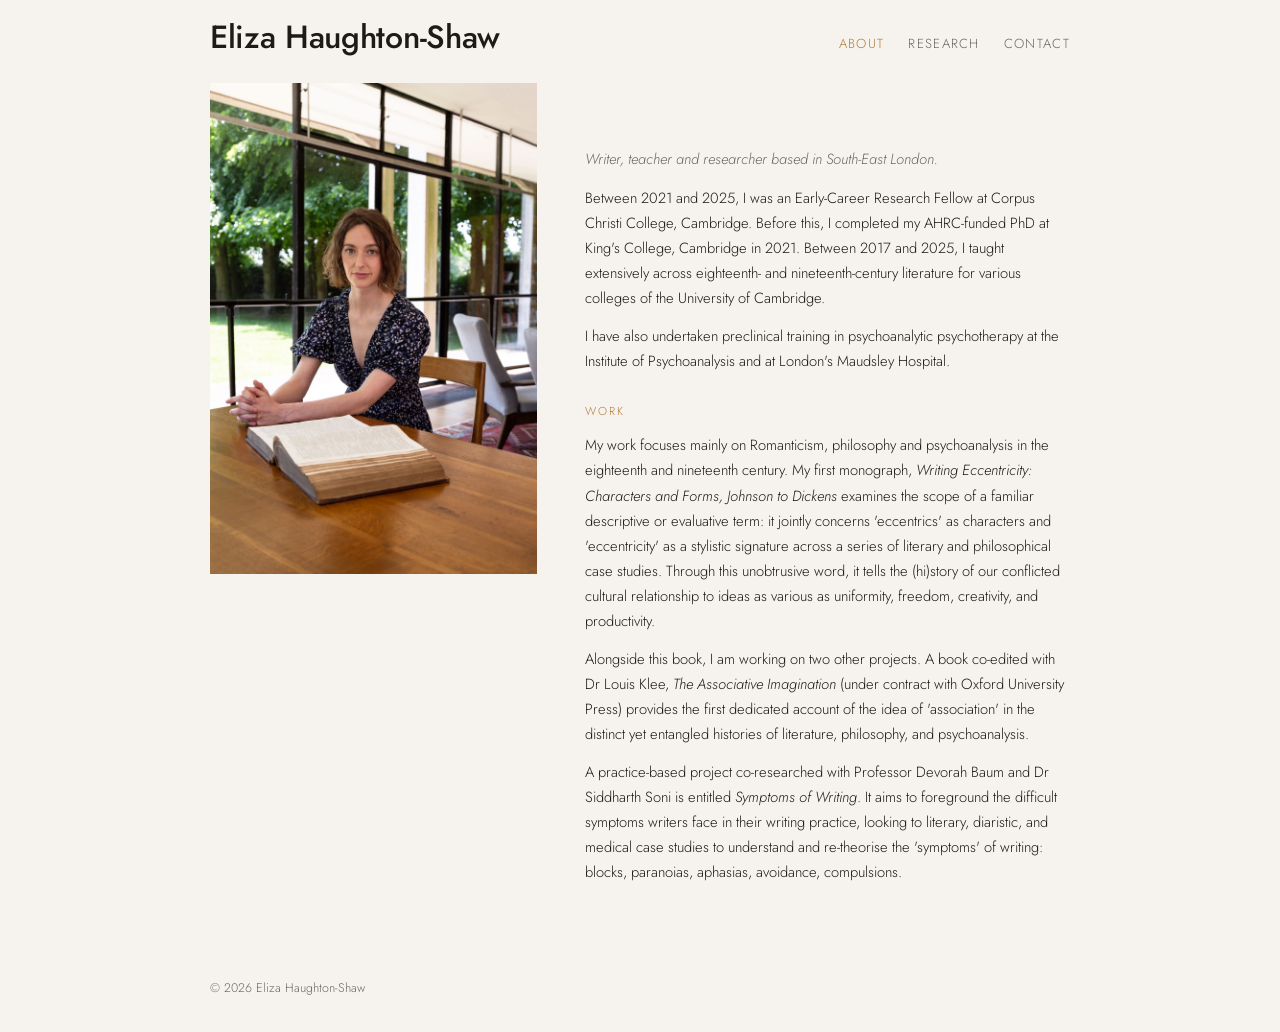
==== commit 5d6f02e0: "Add files via upload" ====
--- a/about.html
+++ b/about.html
@@ -36,7 +36,7 @@
     /* Text column: name/nav already in header above,
        this holds bio and work sections */
     .text-col {
-      padding-top: 0.25rem;
+      padding-top: 4rem;
     }
 
     .intro-line {
@@ -146,20 +146,7 @@
           avoidance, compulsions.
         </p>
 
-        <!-- ── RESEARCH INTEREST TAGS ────────────────────────
-             ✏️  Add, remove, or rename tags freely.            -->
-        <div class="tags-section">
-          <span class="label">Research interests</span>
-          <div class="tags">
-            <span class="tag">Romanticism</span>
-            <span class="tag">Philosophy</span>
-            <span class="tag">Psychoanalysis</span>
-            <span class="tag">18th-century literature</span>
-            <span class="tag">19th-century literature</span>
-            <span class="tag">Literary theory</span>
-            <span class="tag">History of ideas</span>
-          </div>
-        </div>
+
 
       </div>
     </div>
--- a/style.css
+++ b/style.css
@@ -47,12 +47,13 @@
 
 /* ── SITE HEADER — name and nav on same line ──────────────── */
 .site-header {
-  padding: 2.5rem 0 2rem;
+  padding: 1.25rem 0 0.75rem;
   display: flex;
   flex-direction: row;
   align-items: baseline;
+  justify-content: space-between;
   gap: 2.5rem;
-  margin-bottom: 2.5rem;
+  margin-bottom: 1rem;
 }
 
 .site-name {
